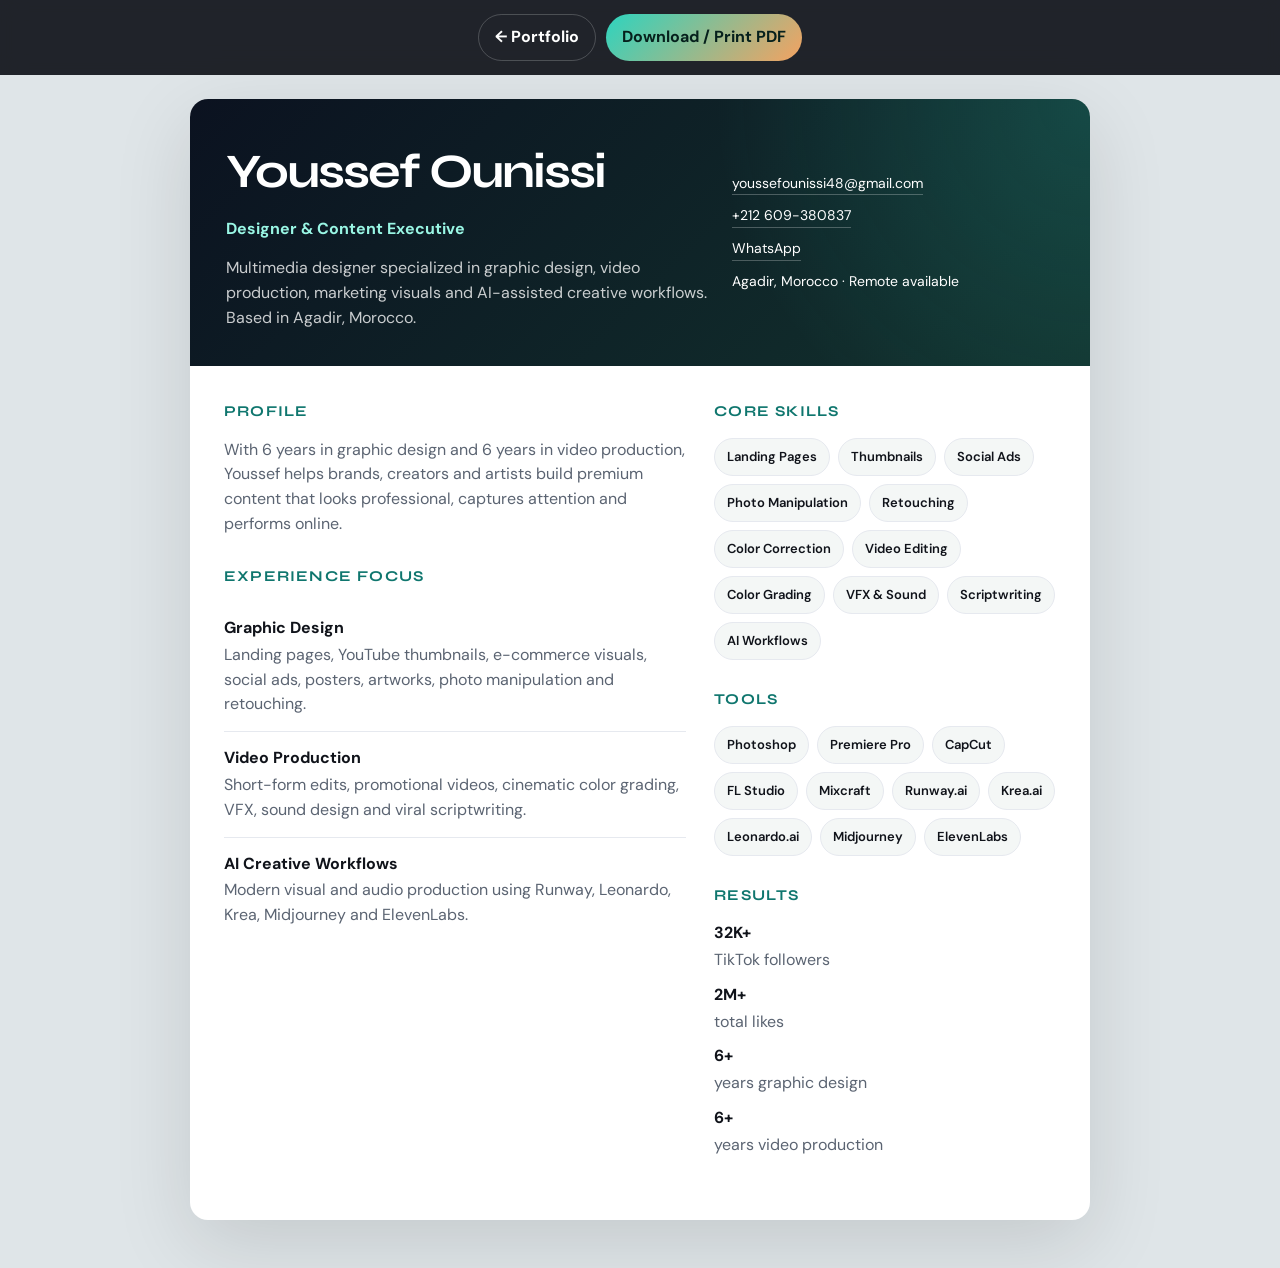
==== cv.html @ 6c90daab "send" ====
<!DOCTYPE html>
<html lang="en">
<head>
  <meta charset="UTF-8" />
  <meta name="viewport" content="width=device-width, initial-scale=1.0" />
  <title>Youssef Ounissi — CV</title>
  <link rel="preconnect" href="https://fonts.googleapis.com" />
  <link rel="preconnect" href="https://fonts.gstatic.com" crossorigin />
  <link href="https://fonts.googleapis.com/css2?family=Syne:wght@600;700;800&family=DM+Sans:wght@400;500;600;700&display=swap" rel="stylesheet" />
  <style>
    :root {
      --ink: #10131a;
      --muted: #5b6472;
      --line: #e6e9ef;
      --accent: #0f766e;
      --soft: #f4f7f6;
    }

    * { box-sizing: border-box; margin: 0; padding: 0; }

    body {
      font-family: "DM Sans", sans-serif;
      color: var(--ink);
      background: #dfe5e8;
      line-height: 1.55;
    }

    .toolbar {
      position: sticky;
      top: 0;
      z-index: 10;
      display: flex;
      gap: 10px;
      justify-content: center;
      padding: 14px;
      background: rgba(16, 19, 26, 0.92);
      backdrop-filter: blur(12px);
    }

    .toolbar a,
    .toolbar button {
      border: 0;
      border-radius: 999px;
      padding: 10px 16px;
      font: inherit;
      font-weight: 700;
      text-decoration: none;
      cursor: pointer;
    }

    .toolbar a {
      color: #fff;
      background: transparent;
      border: 1px solid rgba(255,255,255,0.2);
    }

    .toolbar button {
      color: #06201c;
      background: linear-gradient(135deg, #2dd4bf, #f4a261);
    }

    .page {
      width: min(900px, calc(100% - 28px));
      margin: 24px auto 48px;
      background: #fff;
      border-radius: 18px;
      overflow: hidden;
      box-shadow: 0 24px 80px rgba(0,0,0,0.12);
    }

    .hero {
      display: grid;
      grid-template-columns: 1.2fr 0.8fr;
      gap: 24px;
      padding: 36px;
      background:
        radial-gradient(circle at top right, rgba(45,212,191,0.18), transparent 40%),
        linear-gradient(135deg, #0b1220, #12322e);
      color: #fff;
    }

    .hero h1 {
      font-family: "Syne", sans-serif;
      font-size: clamp(34px, 6vw, 48px);
      letter-spacing: -0.04em;
      margin-bottom: 8px;
    }

    .hero .role {
      color: #99f6e4;
      font-weight: 700;
      margin-bottom: 14px;
    }

    .hero p {
      color: rgba(255,255,255,0.78);
      max-width: 46ch;
    }

    .meta {
      display: flex;
      flex-direction: column;
      gap: 10px;
      justify-content: center;
      font-size: 14px;
    }

    .meta a {
      color: #fff;
      text-decoration: none;
      border-bottom: 1px solid rgba(255,255,255,0.25);
      width: fit-content;
    }

    .content {
      display: grid;
      grid-template-columns: 1.15fr 0.85fr;
      gap: 28px;
      padding: 34px;
    }

    h2 {
      font-family: "Syne", sans-serif;
      font-size: 15px;
      letter-spacing: 0.08em;
      text-transform: uppercase;
      color: var(--accent);
      margin-bottom: 14px;
    }

    .block { margin-bottom: 28px; }

    .block p { color: var(--muted); }

    .skills,
    .tools {
      display: flex;
      flex-wrap: wrap;
      gap: 8px;
    }

    .skills span,
    .tools span {
      padding: 8px 12px;
      border-radius: 999px;
      background: var(--soft);
      border: 1px solid var(--line);
      font-size: 13px;
      font-weight: 600;
    }

    .results li,
    .exp li {
      list-style: none;
      margin-bottom: 10px;
      color: var(--muted);
    }

    .results strong,
    .exp strong {
      color: var(--ink);
      display: block;
      margin-bottom: 2px;
    }

    .exp article {
      padding: 14px 0;
      border-bottom: 1px solid var(--line);
    }

    .exp article:last-child { border-bottom: 0; }

    @media (max-width: 760px) {
      .hero,
      .content {
        grid-template-columns: 1fr;
      }
    }

    @media print {
      body { background: #fff; }
      .toolbar { display: none; }
      .page {
        width: 100%;
        margin: 0;
        border-radius: 0;
        box-shadow: none;
      }
    }
  </style>
</head>
<body>
  <div class="toolbar">
    <a href="index.html">← Portfolio</a>
    <button type="button" onclick="window.print()">Download / Print PDF</button>
  </div>

  <main class="page">
    <header class="hero">
      <div>
        <h1>Youssef Ounissi</h1>
        <p class="role">Designer & Content Executive</p>
        <p>
          Multimedia designer specialized in graphic design, video production,
          marketing visuals and AI-assisted creative workflows. Based in Agadir, Morocco.
        </p>
      </div>
      <div class="meta">
        <a href="mailto:youssefounissi48@gmail.com">youssefounissi48@gmail.com</a>
        <a href="tel:+212609380837">+212 609-380837</a>
        <a href="https://wa.me/212609380837" target="_blank" rel="noopener">WhatsApp</a>
        <span>Agadir, Morocco · Remote available</span>
      </div>
    </header>

    <div class="content">
      <section>
        <div class="block">
          <h2>Profile</h2>
          <p>
            With 6 years in graphic design and 6 years in video production,
            Youssef helps brands, creators and artists build premium content
            that looks professional, captures attention and performs online.
          </p>
        </div>

        <div class="block exp">
          <h2>Experience Focus</h2>
          <article>
            <strong>Graphic Design</strong>
            <p>Landing pages, YouTube thumbnails, e-commerce visuals, social ads, posters, artworks, photo manipulation and retouching.</p>
          </article>
          <article>
            <strong>Video Production</strong>
            <p>Short-form edits, promotional videos, cinematic color grading, VFX, sound design and viral scriptwriting.</p>
          </article>
          <article>
            <strong>AI Creative Workflows</strong>
            <p>Modern visual and audio production using Runway, Leonardo, Krea, Midjourney and ElevenLabs.</p>
          </article>
        </div>
      </section>

      <aside>
        <div class="block">
          <h2>Core Skills</h2>
          <div class="skills">
            <span>Landing Pages</span>
            <span>Thumbnails</span>
            <span>Social Ads</span>
            <span>Photo Manipulation</span>
            <span>Retouching</span>
            <span>Color Correction</span>
            <span>Video Editing</span>
            <span>Color Grading</span>
            <span>VFX & Sound</span>
            <span>Scriptwriting</span>
            <span>AI Workflows</span>
          </div>
        </div>

        <div class="block">
          <h2>Tools</h2>
          <div class="tools">
            <span>Photoshop</span>
            <span>Premiere Pro</span>
            <span>CapCut</span>
            <span>FL Studio</span>
            <span>Mixcraft</span>
            <span>Runway.ai</span>
            <span>Krea.ai</span>
            <span>Leonardo.ai</span>
            <span>Midjourney</span>
            <span>ElevenLabs</span>
          </div>
        </div>

        <div class="block results">
          <h2>Results</h2>
          <ul>
            <li><strong>32K+</strong> TikTok followers</li>
            <li><strong>2M+</strong> total likes</li>
            <li><strong>6+</strong> years graphic design</li>
            <li><strong>6+</strong> years video production</li>
          </ul>
        </div>
      </aside>
    </div>
  </main>
</body>
</html>
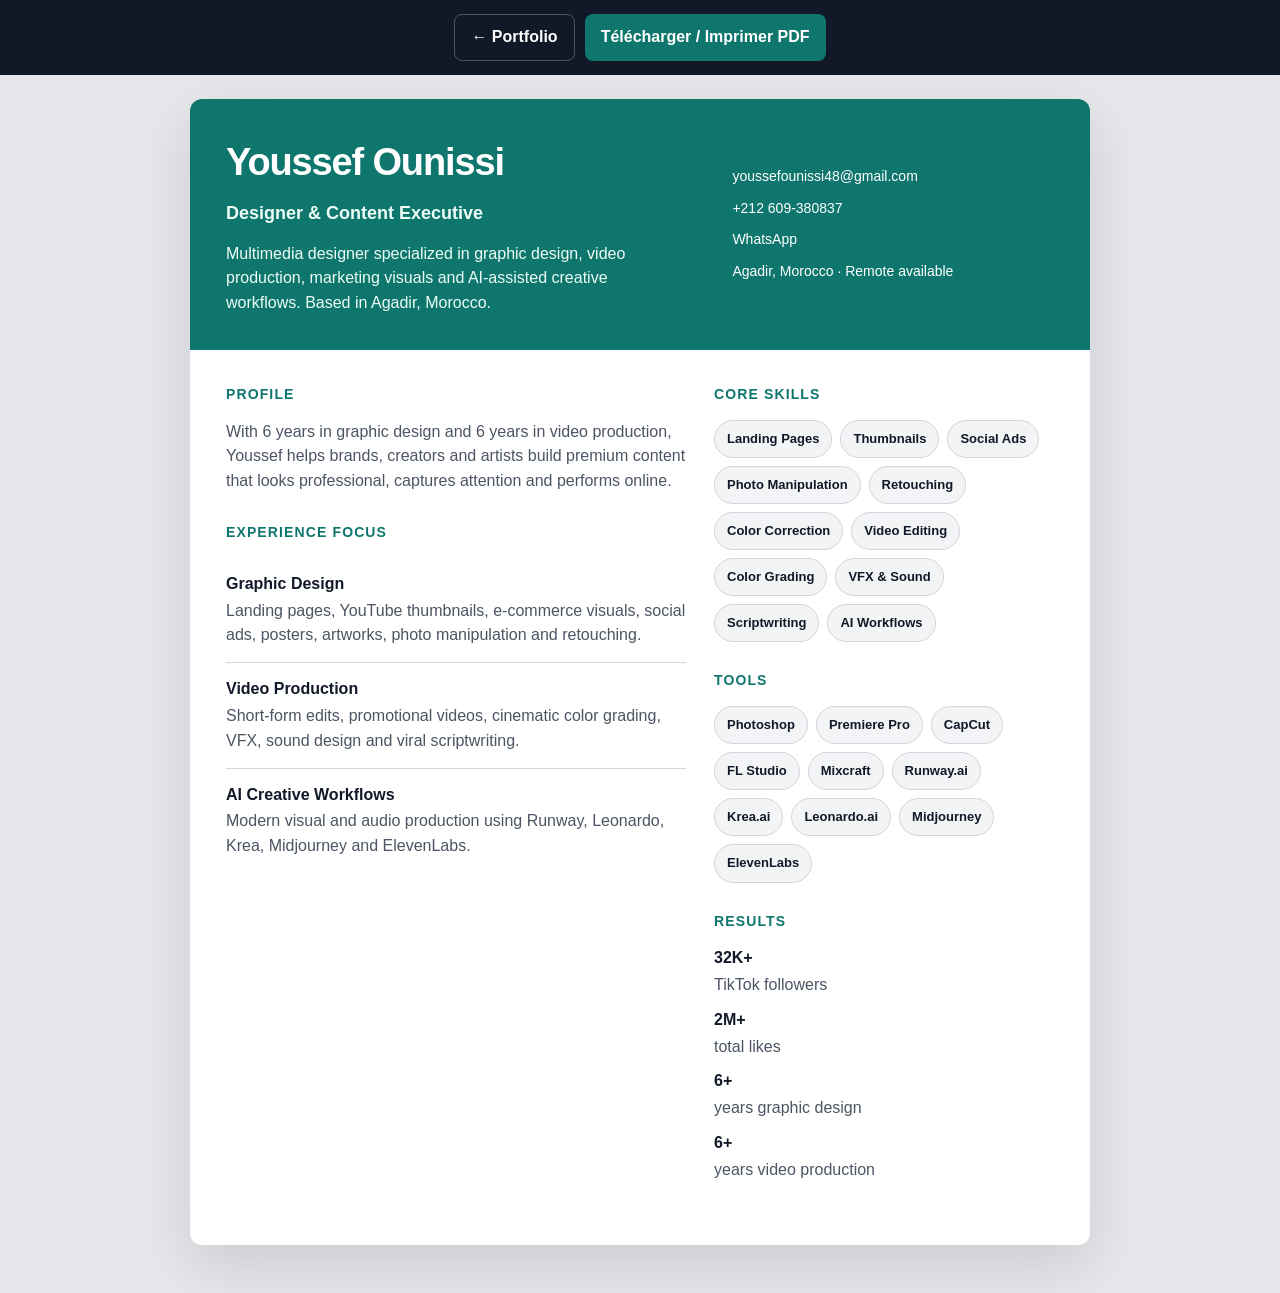
==== commit 6205c274: "Update portfolio and exclude large media from git tracking Co-authored-by: Cursor <cursoragent@curso" ====
--- a/cv.html
+++ b/cv.html
@@ -1,27 +1,24 @@
 <!DOCTYPE html>
-<html lang="en">
+<html lang="fr">
 <head>
   <meta charset="UTF-8" />
   <meta name="viewport" content="width=device-width, initial-scale=1.0" />
   <title>Youssef Ounissi — CV</title>
-  <link rel="preconnect" href="https://fonts.googleapis.com" />
-  <link rel="preconnect" href="https://fonts.gstatic.com" crossorigin />
-  <link href="https://fonts.googleapis.com/css2?family=Syne:wght@600;700;800&family=DM+Sans:wght@400;500;600;700&display=swap" rel="stylesheet" />
   <style>
     :root {
-      --ink: #10131a;
-      --muted: #5b6472;
-      --line: #e6e9ef;
+      --ink: #111827;
+      --muted: #4b5563;
+      --line: #d1d5db;
       --accent: #0f766e;
-      --soft: #f4f7f6;
+      --soft: #f3f4f6;
     }
 
     * { box-sizing: border-box; margin: 0; padding: 0; }
 
     body {
-      font-family: "DM Sans", sans-serif;
+      font-family: Arial, Helvetica, sans-serif;
       color: var(--ink);
-      background: #dfe5e8;
+      background: #e5e7eb;
       line-height: 1.55;
     }
 
@@ -33,14 +30,13 @@
       gap: 10px;
       justify-content: center;
       padding: 14px;
-      background: rgba(16, 19, 26, 0.92);
-      backdrop-filter: blur(12px);
+      background: #111827;
     }
 
     .toolbar a,
     .toolbar button {
       border: 0;
-      border-radius: 999px;
+      border-radius: 8px;
       padding: 10px 16px;
       font: inherit;
       font-weight: 700;
@@ -51,49 +47,46 @@
     .toolbar a {
       color: #fff;
       background: transparent;
-      border: 1px solid rgba(255,255,255,0.2);
+      border: 1px solid rgba(255, 255, 255, 0.25);
     }
 
     .toolbar button {
-      color: #06201c;
-      background: linear-gradient(135deg, #2dd4bf, #f4a261);
+      color: #fff;
+      background: #0f766e;
     }
 
     .page {
       width: min(900px, calc(100% - 28px));
       margin: 24px auto 48px;
       background: #fff;
-      border-radius: 18px;
+      border-radius: 12px;
       overflow: hidden;
-      box-shadow: 0 24px 80px rgba(0,0,0,0.12);
+      box-shadow: 0 20px 60px rgba(0, 0, 0, 0.12);
     }
 
     .hero {
       display: grid;
       grid-template-columns: 1.2fr 0.8fr;
       gap: 24px;
-      padding: 36px;
-      background:
-        radial-gradient(circle at top right, rgba(45,212,191,0.18), transparent 40%),
-        linear-gradient(135deg, #0b1220, #12322e);
+      padding: 34px 36px;
+      background: #0f766e;
       color: #fff;
     }
 
     .hero h1 {
-      font-family: "Syne", sans-serif;
-      font-size: clamp(34px, 6vw, 48px);
-      letter-spacing: -0.04em;
+      font-size: 38px;
+      letter-spacing: -0.03em;
       margin-bottom: 8px;
     }
 
     .hero .role {
-      color: #99f6e4;
+      font-size: 18px;
       font-weight: 700;
       margin-bottom: 14px;
     }
 
     .hero p {
-      color: rgba(255,255,255,0.78);
+      color: #ecfdf5;
       max-width: 46ch;
     }
 
@@ -105,23 +98,21 @@
       font-size: 14px;
     }
 
-    .meta a {
+    .meta a,
+    .meta span {
       color: #fff;
       text-decoration: none;
-      border-bottom: 1px solid rgba(255,255,255,0.25);
-      width: fit-content;
     }
 
     .content {
       display: grid;
       grid-template-columns: 1.15fr 0.85fr;
       gap: 28px;
-      padding: 34px;
+      padding: 34px 36px;
     }
 
     h2 {
-      font-family: "Syne", sans-serif;
-      font-size: 15px;
+      font-size: 14px;
       letter-spacing: 0.08em;
       text-transform: uppercase;
       color: var(--accent);
@@ -147,6 +138,7 @@
       border: 1px solid var(--line);
       font-size: 13px;
       font-weight: 600;
+      color: var(--ink);
     }
 
     .results li,
@@ -178,21 +170,40 @@
     }
 
     @media print {
-      body { background: #fff; }
-      .toolbar { display: none; }
+      body {
+        background: #fff;
+      }
+
+      .toolbar {
+        display: none;
+      }
+
       .page {
         width: 100%;
         margin: 0;
         border-radius: 0;
         box-shadow: none;
       }
+
+      .hero {
+        background: #0f766e !important;
+        color: #fff !important;
+        -webkit-print-color-adjust: exact;
+        print-color-adjust: exact;
+      }
+
+      .hero p,
+      .meta a,
+      .meta span {
+        color: #fff !important;
+      }
     }
   </style>
 </head>
 <body>
   <div class="toolbar">
     <a href="index.html">← Portfolio</a>
-    <button type="button" onclick="window.print()">Download / Print PDF</button>
+    <button type="button" onclick="window.print()">Télécharger / Imprimer PDF</button>
   </div>
 
   <main class="page">
@@ -208,7 +219,7 @@
       <div class="meta">
         <a href="mailto:youssefounissi48@gmail.com">youssefounissi48@gmail.com</a>
         <a href="tel:+212609380837">+212 609-380837</a>
-        <a href="https://wa.me/212609380837" target="_blank" rel="noopener">WhatsApp</a>
+        <a href="https://wa.me/212609380837">WhatsApp</a>
         <span>Agadir, Morocco · Remote available</span>
       </div>
     </header>
